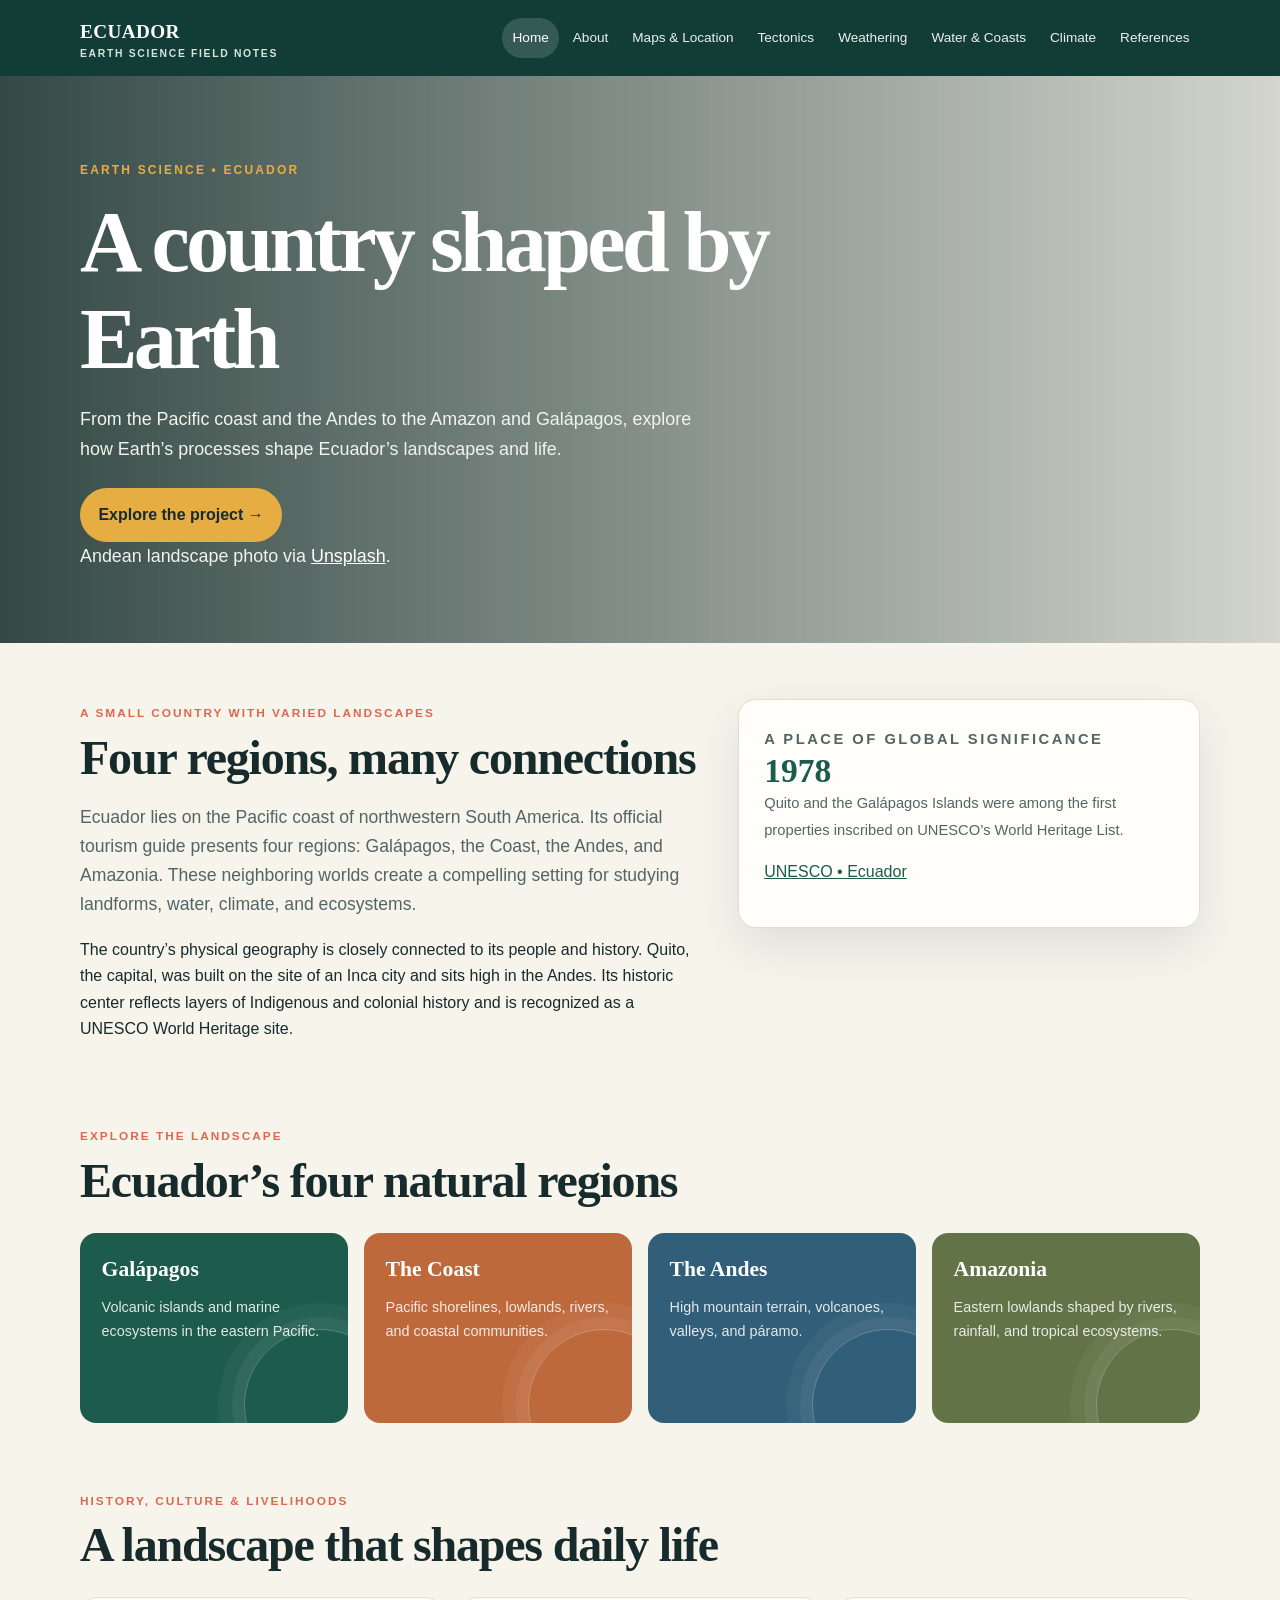
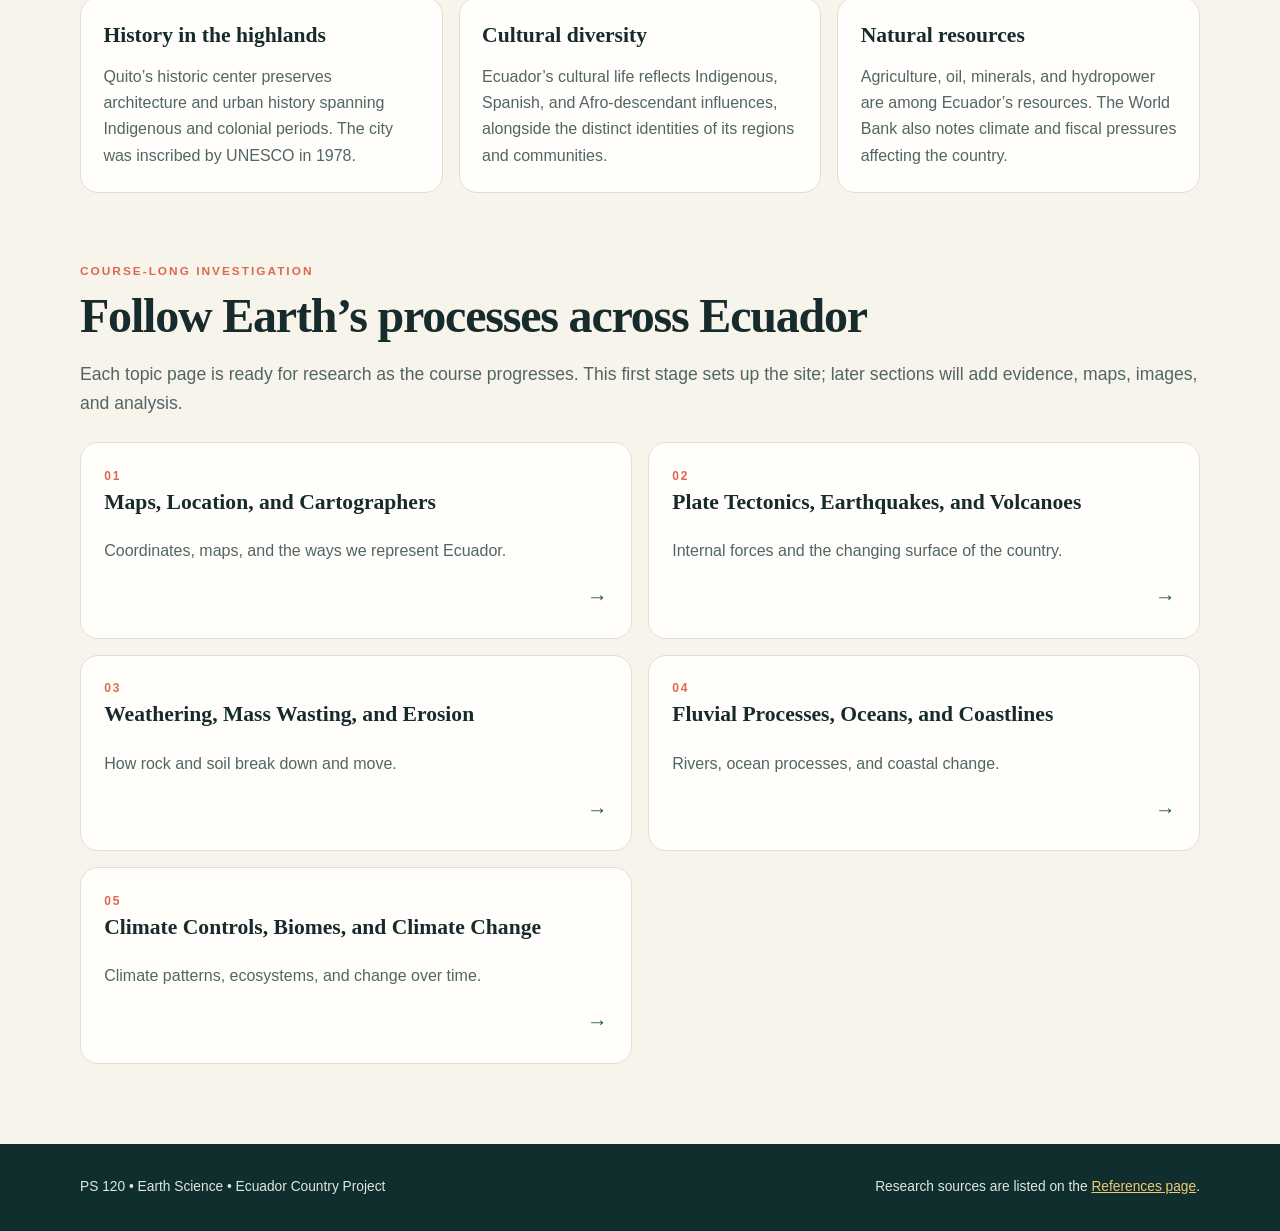
==== index.html @ ea14ca2a "Create Ecuador Earth Science website" ====
<!doctype html>
<html lang="en">
<head>
  <meta charset="utf-8">
  <meta name="viewport" content="width=device-width, initial-scale=1">
  <meta name="description" content="A course-long Earth Science project exploring the landscapes and geographic processes of Ecuador.">
  <title>Ecuador: A Country Shaped by Earth</title>
  <link rel="stylesheet" href="assets/css/styles.css">
</head>
<body>
  <a class="skip-link" href="#main">Skip to content</a>
  <header class="site-header"><div class="header-inner">
    <a class="brand" href="index.html">ECUADOR <small>Earth Science Field Notes</small></a>
    <button class="menu-toggle" type="button" aria-expanded="false" aria-controls="site-navigation">
      <span class="menu-icon" aria-hidden="true"><span></span><span></span><span></span></span>
      <span class="menu-label">Menu</span>
    </button>
    <nav class="nav" id="site-navigation" aria-label="Main navigation">
      <a href="index.html" aria-current="page">Home</a><a href="about.html">About</a>
      <a href="maps-location.html">Maps &amp; Location</a><a href="tectonics.html">Tectonics</a>
      <a href="weathering-erosion.html">Weathering</a><a href="water-coasts.html">Water &amp; Coasts</a>
      <a href="climate-biomes.html">Climate</a><a href="references.html">References</a>
    </nav>
  </div></header>
  <main id="main">
    <section class="hero">
      <div class="hero-content">
        <span class="eyebrow">Earth Science • Ecuador</span>
        <h1>A country shaped by Earth</h1>
        <p>From the Pacific coast and the Andes to the Amazon and Galápagos, explore how Earth’s processes shape Ecuador’s landscapes and life.</p>
        <a class="button" href="maps-location.html">Explore the project <span aria-hidden="true">&nbsp;→</span></a>
        <p class="photo-credit">Andean landscape photo via <a href="https://unsplash.com/s/photos/cotopaxi" target="_blank" rel="noreferrer">Unsplash</a>.</p>
      </div>
    </section>
    <div class="content">
      <section class="intro-grid" aria-labelledby="intro-title">
        <div><span class="section-label">A small country with varied landscapes</span><h2 id="intro-title">Four regions, many connections</h2>
          <p class="lead">Ecuador lies on the Pacific coast of northwestern South America. Its official tourism guide presents four regions: Galápagos, the Coast, the Andes, and Amazonia. These neighboring worlds create a compelling setting for studying landforms, water, climate, and ecosystems.</p>
          <p>The country’s physical geography is closely connected to its people and history. Quito, the capital, was built on the site of an Inca city and sits high in the Andes. Its historic center reflects layers of Indigenous and colonial history and is recognized as a UNESCO World Heritage site.</p>
        </div>
        <aside class="stat-card"><span class="section-label">A place of global significance</span><strong>1978</strong><span>Quito and the Galápagos Islands were among the first properties inscribed on UNESCO’s World Heritage List.</span><p><a href="https://whc.unesco.org/en/statesparties/ec/" target="_blank" rel="noreferrer">UNESCO • Ecuador</a></p></aside>
      </section>
      <section class="section" aria-labelledby="regions-title"><span class="section-label">Explore the landscape</span><h2 id="regions-title">Ecuador’s four natural regions</h2>
        <div class="region-grid">
          <article class="region-card"><h3>Galápagos</h3><p>Volcanic islands and marine ecosystems in the eastern Pacific.</p></article>
          <article class="region-card"><h3>The Coast</h3><p>Pacific shorelines, lowlands, rivers, and coastal communities.</p></article>
          <article class="region-card"><h3>The Andes</h3><p>High mountain terrain, volcanoes, valleys, and páramo.</p></article>
          <article class="region-card"><h3>Amazonia</h3><p>Eastern lowlands shaped by rivers, rainfall, and tropical ecosystems.</p></article>
        </div>
      </section>
      <section class="section" aria-labelledby="context-title"><span class="section-label">History, culture &amp; livelihoods</span><h2 id="context-title">A landscape that shapes daily life</h2>
        <div class="facts-grid">
          <article class="info-card"><h3>History in the highlands</h3><p>Quito’s historic center preserves architecture and urban history spanning Indigenous and colonial periods. The city was inscribed by UNESCO in 1978.</p></article>
          <article class="info-card"><h3>Cultural diversity</h3><p>Ecuador’s cultural life reflects Indigenous, Spanish, and Afro-descendant influences, alongside the distinct identities of its regions and communities.</p></article>
          <article class="info-card"><h3>Natural resources</h3><p>Agriculture, oil, minerals, and hydropower are among Ecuador’s resources. The World Bank also notes climate and fiscal pressures affecting the country.</p></article>
        </div>
      </section>
      <section class="section" aria-labelledby="project-title"><span class="section-label">Course-long investigation</span><h2 id="project-title">Follow Earth’s processes across Ecuador</h2>
        <p class="lead">Each topic page is ready for research as the course progresses. This first stage sets up the site; later sections will add evidence, maps, images, and analysis.</p>
        <div class="process-grid">
          <a class="process-card" href="maps-location.html"><span class="number">01</span><h3>Maps, Location, and Cartographers</h3><p>Coordinates, maps, and the ways we represent Ecuador.</p><span class="arrow" aria-hidden="true">→</span></a>
          <a class="process-card" href="tectonics.html"><span class="number">02</span><h3>Plate Tectonics, Earthquakes, and Volcanoes</h3><p>Internal forces and the changing surface of the country.</p><span class="arrow" aria-hidden="true">→</span></a>
          <a class="process-card" href="weathering-erosion.html"><span class="number">03</span><h3>Weathering, Mass Wasting, and Erosion</h3><p>How rock and soil break down and move.</p><span class="arrow" aria-hidden="true">→</span></a>
          <a class="process-card" href="water-coasts.html"><span class="number">04</span><h3>Fluvial Processes, Oceans, and Coastlines</h3><p>Rivers, ocean processes, and coastal change.</p><span class="arrow" aria-hidden="true">→</span></a>
          <a class="process-card" href="climate-biomes.html"><span class="number">05</span><h3>Climate Controls, Biomes, and Climate Change</h3><p>Climate patterns, ecosystems, and change over time.</p><span class="arrow" aria-hidden="true">→</span></a>
        </div>
      </section>
    </div>
  </main>
  <footer class="site-footer"><div class="footer-inner"><p>PS 120 • Earth Science • Ecuador Country Project</p><p>Research sources are listed on the <a href="references.html">References page</a>.</p></div></footer>
  <script src="assets/js/navigation.js"></script>
</body>
</html>
---- assets/css/styles.css ----
:root {
  --ink: #172b2c;
  --muted: #526565;
  --paper: #f7f4ec;
  --white: #fffefa;
  --green: #1d5b4c;
  --green-dark: #123d37;
  --gold: #e6ad42;
  --coral: #dd684f;
  --line: #dedfd4;
  --shadow: 0 18px 50px rgba(16, 43, 39, .11);
}

* { box-sizing: border-box; }
html { scroll-behavior: smooth; }
img { max-width: 100%; height: auto; }
body {
  margin: 0;
  background: var(--paper);
  color: var(--ink);
  font: 16px/1.65 "Aptos", "Segoe UI", Arial, sans-serif;
  overflow-x: hidden;
}
a { color: var(--green); }
a:hover { color: var(--coral); }
.skip-link { position: absolute; left: -999px; top: 0; z-index: 10; background: white; padding: .75rem 1rem; }
.skip-link:focus { left: 1rem; top: 1rem; }
.site-header { background: var(--green-dark); color: #fff; }
.header-inner, .content, .footer-inner { width: min(1120px, calc(100% - 40px)); margin: 0 auto; }
.header-inner { display: flex; justify-content: space-between; align-items: center; gap: 1.5rem; padding: 1rem 0; }
.brand { color: white; text-decoration: none; font-family: Georgia, serif; font-size: 1.2rem; font-weight: 700; letter-spacing: .02em; white-space: nowrap; }
.brand small { display: block; color: #d6e5d8; font: 700 .65rem/1.2 "Segoe UI", sans-serif; letter-spacing: .16em; text-transform: uppercase; }
.nav { display: flex; align-items: center; justify-content: flex-end; flex-wrap: wrap; gap: .2rem; }
.nav a { color: #eaf1e9; text-decoration: none; padding: .55rem .65rem; border-radius: 999px; font-size: .85rem; }
.nav a:hover, .nav a[aria-current="page"] { background: rgba(255,255,255,.15); color: white; }
.menu-toggle { display: none; border: 1px solid rgba(255,255,255,.35); border-radius: 8px; background: transparent; color: white; cursor: pointer; padding: .5rem .65rem; }
.menu-toggle:focus-visible, .nav a:focus-visible { outline: 3px solid var(--gold); outline-offset: 3px; }
.menu-icon { display: inline-flex; flex-direction: column; gap: 4px; vertical-align: middle; }
.menu-icon span { display: block; width: 20px; height: 2px; background: currentColor; }
.menu-label { margin-left: .35rem; font-size: .8rem; font-weight: 700; vertical-align: middle; }
.hero { color: white; background: linear-gradient(90deg, rgba(12,38,35,.83), rgba(12,38,35,.15)), url("https://images.unsplash.com/photo-1638709434603-347adbdf7721?auto=format&fit=crop&w=2000&q=85") center 48%/cover; min-height: 540px; display: flex; align-items: end; }
.hero-content { width: min(1120px, calc(100% - 40px)); margin: 0 auto; padding: 5rem 0 4.5rem; }
.eyebrow { color: var(--gold); font-size: .75rem; font-weight: 800; letter-spacing: .18em; text-transform: uppercase; }
h1, h2, h3 { font-family: Georgia, "Times New Roman", serif; line-height: 1.13; }
h1 { max-width: 780px; margin: .7rem 0 1rem; font-size: clamp(2.8rem, 7vw, 5.4rem); letter-spacing: -.045em; }
.hero p { max-width: 620px; margin: 0; color: #f1f4ec; font-size: 1.12rem; }
.button { display: inline-flex; margin-top: 1.5rem; padding: .85rem 1.15rem; border-radius: 999px; background: var(--gold); color: var(--ink); font-weight: 800; text-decoration: none; }
.button:hover { background: white; color: var(--ink); }
.content { padding: 3.5rem 0 5rem; }
.intro-grid { display: grid; grid-template-columns: 1.15fr .85fr; gap: 2rem; align-items: start; }
.section-label { color: var(--coral); font-size: .74rem; font-weight: 800; text-transform: uppercase; letter-spacing: .17em; }
h2 { margin: .35rem 0 1rem; font-size: clamp(2rem, 4vw, 3rem); letter-spacing: -.025em; }
h3 { margin: .2rem 0 .5rem; font-size: 1.35rem; }
.lead { color: var(--muted); font-size: 1.1rem; }
.stat-card, .info-card, .process-card, .note-card { background: var(--white); border: 1px solid var(--line); border-radius: 18px; box-shadow: var(--shadow); }
.stat-card { padding: 1.6rem; }
.stat-card strong { display: block; color: var(--green); font: 700 2.1rem Georgia, serif; }
.stat-card span { color: var(--muted); font-size: .92rem; }
.region-grid, .process-grid, .facts-grid { display: grid; grid-template-columns: repeat(4, 1fr); gap: 1rem; margin-top: 1.5rem; }
.region-card { padding: 1.35rem; min-height: 190px; background: var(--green); color: white; border-radius: 16px; position: relative; overflow: hidden; }
.region-card:nth-child(2) { background: #be693c; }
.region-card:nth-child(3) { background: #315e78; }
.region-card:nth-child(4) { background: #627447; }
.region-card::after { content: ""; position: absolute; width: 150px; height: 150px; right: -48px; bottom: -58px; border: 1px solid rgba(255,255,255,.25); border-radius: 50%; box-shadow: 0 0 0 12px rgba(255,255,255,.05), 0 0 0 26px rgba(255,255,255,.04); }
.region-card p { position: relative; z-index: 1; color: rgba(255,255,255,.86); font-size: .9rem; }
.region-card h3 { position: relative; z-index: 1; }
.section { margin-top: 4rem; }
.facts-grid { grid-template-columns: repeat(3, 1fr); }
.info-card { padding: 1.4rem; box-shadow: none; }
.info-card p, .process-card p { margin-bottom: 0; color: var(--muted); }
.process-grid { grid-template-columns: repeat(2, 1fr); }
.process-card { display: flex; flex-direction: column; padding: 1.45rem; box-shadow: none; text-decoration: none; color: inherit; transition: transform .18s, box-shadow .18s; }
.process-card:hover { transform: translateY(-3px); box-shadow: var(--shadow); color: inherit; }
.process-card .number { color: var(--coral); font-size: .75rem; font-weight: 800; letter-spacing: .16em; }
.process-card .arrow { align-self: flex-end; margin-top: 1rem; color: var(--green); font-size: 1.3rem; }
.page-hero { background: var(--green-dark); color: white; padding: 4rem 0 3.5rem; }
.page-hero h1 { margin: .6rem 0 .65rem; font-size: clamp(2.4rem, 5vw, 4.1rem); }
.page-hero p { max-width: 720px; margin: 0; color: #dce9e0; font-size: 1.08rem; }
.two-col { display: grid; grid-template-columns: 1.2fr .8fr; gap: 1.5rem; align-items: start; }
.profile-photo { display: block; width: min(100%, 360px); aspect-ratio: 1 / 1; object-fit: cover; margin: 0 0 1.25rem; border: 5px solid var(--white); border-radius: 18px; box-shadow: var(--shadow); }
.note-card { padding: 1.5rem; border-left: 5px solid var(--gold); box-shadow: none; }
.note-card p:last-child { margin-bottom: 0; }
.placeholder { margin-top: 1.25rem; border: 1px dashed #9ba99b; background: #eef1e8; border-radius: 14px; padding: 1.4rem; color: var(--muted); }
.placeholder strong { color: var(--green-dark); }
.placeholder ul { margin-bottom: 0; }
.kitty-placeholder { max-width: 760px; margin: 0 auto; overflow: hidden; background: var(--white); border: 1px solid var(--line); border-radius: 18px; box-shadow: var(--shadow); }
.kitty-placeholder img { display: block; width: 100%; aspect-ratio: 16 / 9; object-fit: cover; }
.kitty-placeholder figcaption { padding: 1rem 1.25rem; color: var(--muted); text-align: center; }
.references { padding-left: 1.25rem; }
.references li { margin: 0 0 1rem; padding-left: .35rem; }
.photo-credit { color: #eaf1e9; font-size: .8rem; margin-top: 1rem; }
.photo-credit a { color: white; }
.site-footer { background: #102e2d; color: #dce9e0; padding: 2rem 0; }
.footer-inner { display: flex; justify-content: space-between; gap: 1.5rem; flex-wrap: wrap; font-size: .86rem; }
.site-footer a { color: #f1c978; }
.site-footer p { margin: 0; }
.muted { color: var(--muted); }
@media (max-width: 820px) {
  .header-inner { display: grid; grid-template-columns: 1fr auto; align-items: center; }
  .menu-toggle { display: block; }
  .nav { display: none; grid-column: 1 / -1; width: 100%; justify-content: flex-start; }
  .nav.is-open { display: flex; }
  .region-grid { grid-template-columns: repeat(2, 1fr); }
  .intro-grid, .two-col { grid-template-columns: 1fr; }
  .page-hero { padding: 3rem 0 2.75rem; }
}
@media (max-width: 560px) {
  .header-inner, .content, .footer-inner, .hero-content { width: min(100% - 28px, 1120px); }
  .header-inner { padding: .85rem 0; gap: 1rem; }
  .brand { font-size: 1.05rem; }
  .nav { display: none; grid-template-columns: repeat(2, minmax(0, 1fr)); gap: .35rem; }
  .nav.is-open { display: grid; }
  .nav a { padding: .5rem .4rem; font-size: .75rem; text-align: center; }
  .hero { min-height: 500px; }
  .hero-content { padding: 3.5rem 0 2.5rem; }
  h1 { font-size: clamp(2.35rem, 13vw, 3.6rem); overflow-wrap: anywhere; }
  .page-hero h1 { font-size: clamp(2.1rem, 11vw, 3.2rem); }
  .content { padding: 2.5rem 0 3.5rem; }
  .section { margin-top: 3rem; }
  .note-card, .stat-card, .info-card, .process-card { padding: 1.15rem; }
  .kitty-placeholder { border-radius: 14px; }
  .region-grid, .facts-grid, .process-grid { grid-template-columns: 1fr; }
  .region-card { min-height: 145px; }
  .footer-inner { flex-direction: column; gap: .5rem; }
}
@media (max-width: 360px) {
  .header-inner, .content, .footer-inner, .hero-content { width: calc(100% - 24px); }
  .nav a { font-size: .7rem; }
  .eyebrow, .section-label { letter-spacing: .1em; }
}
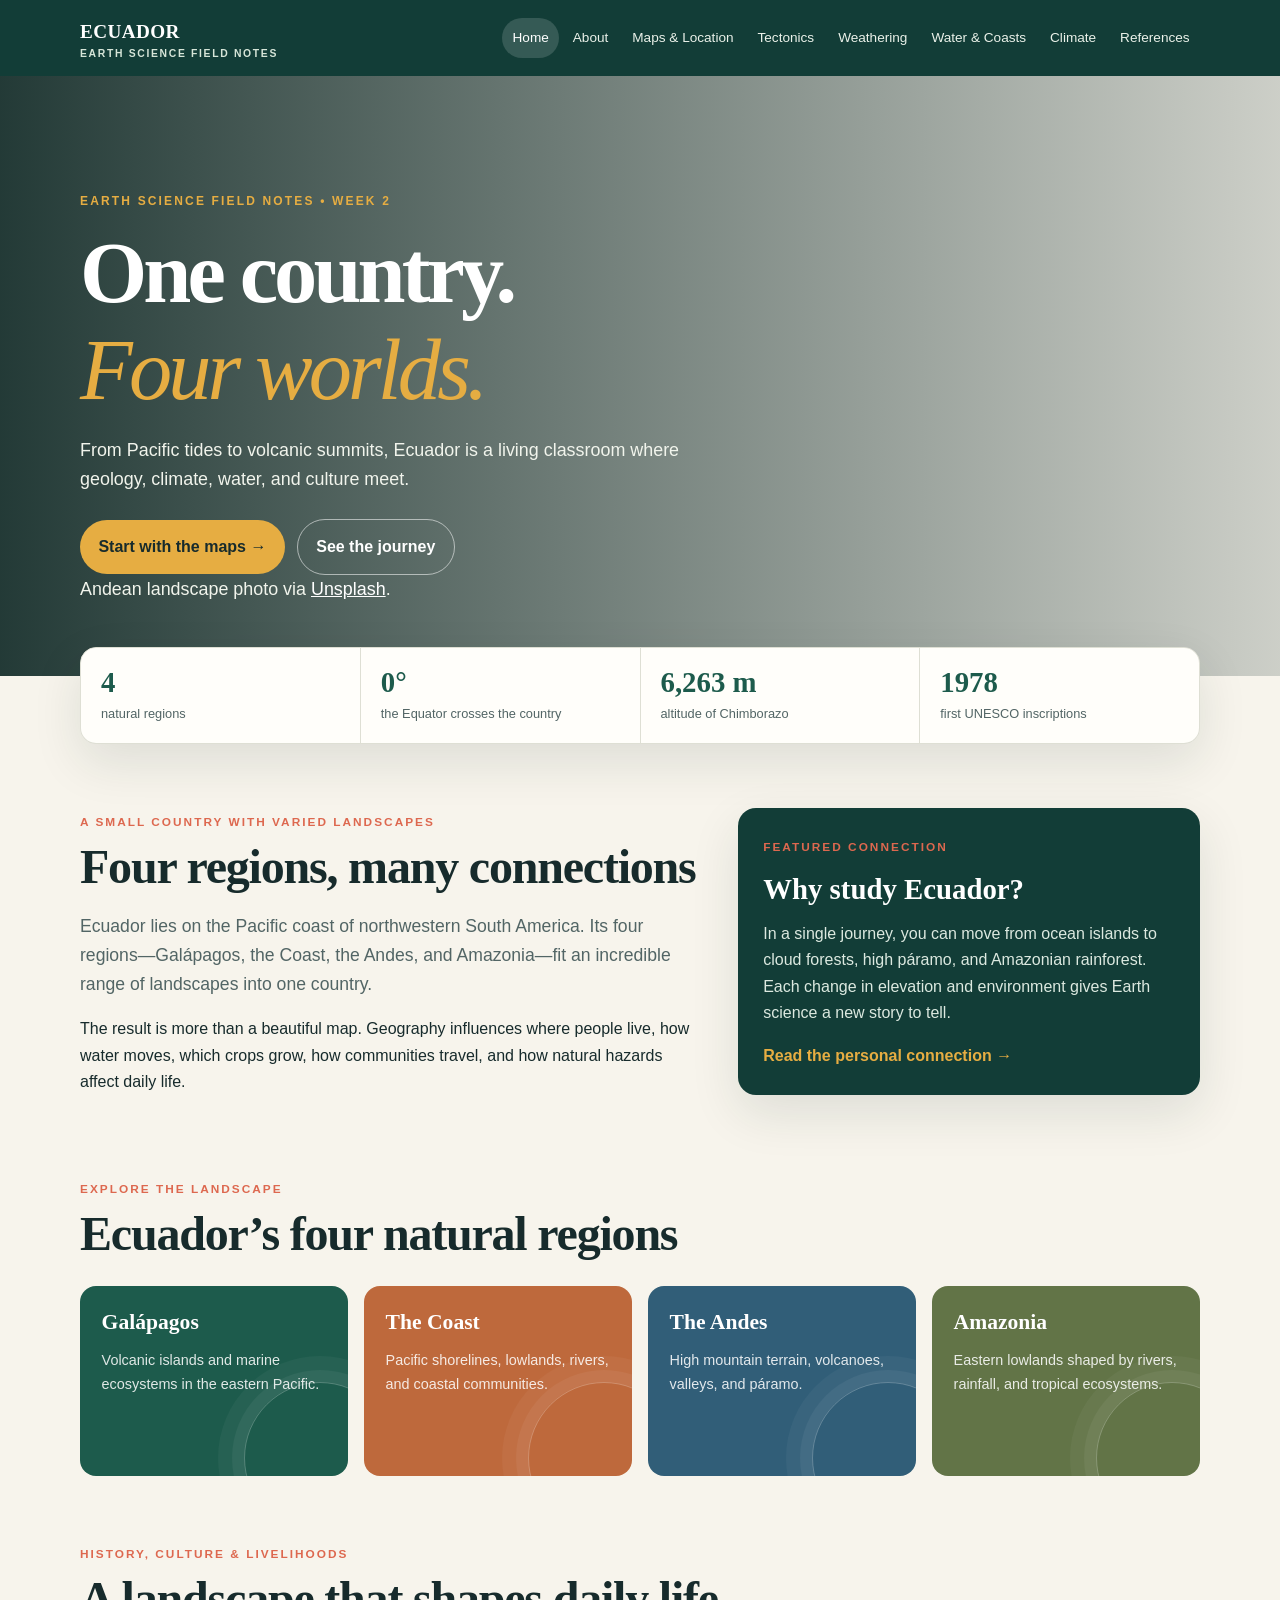
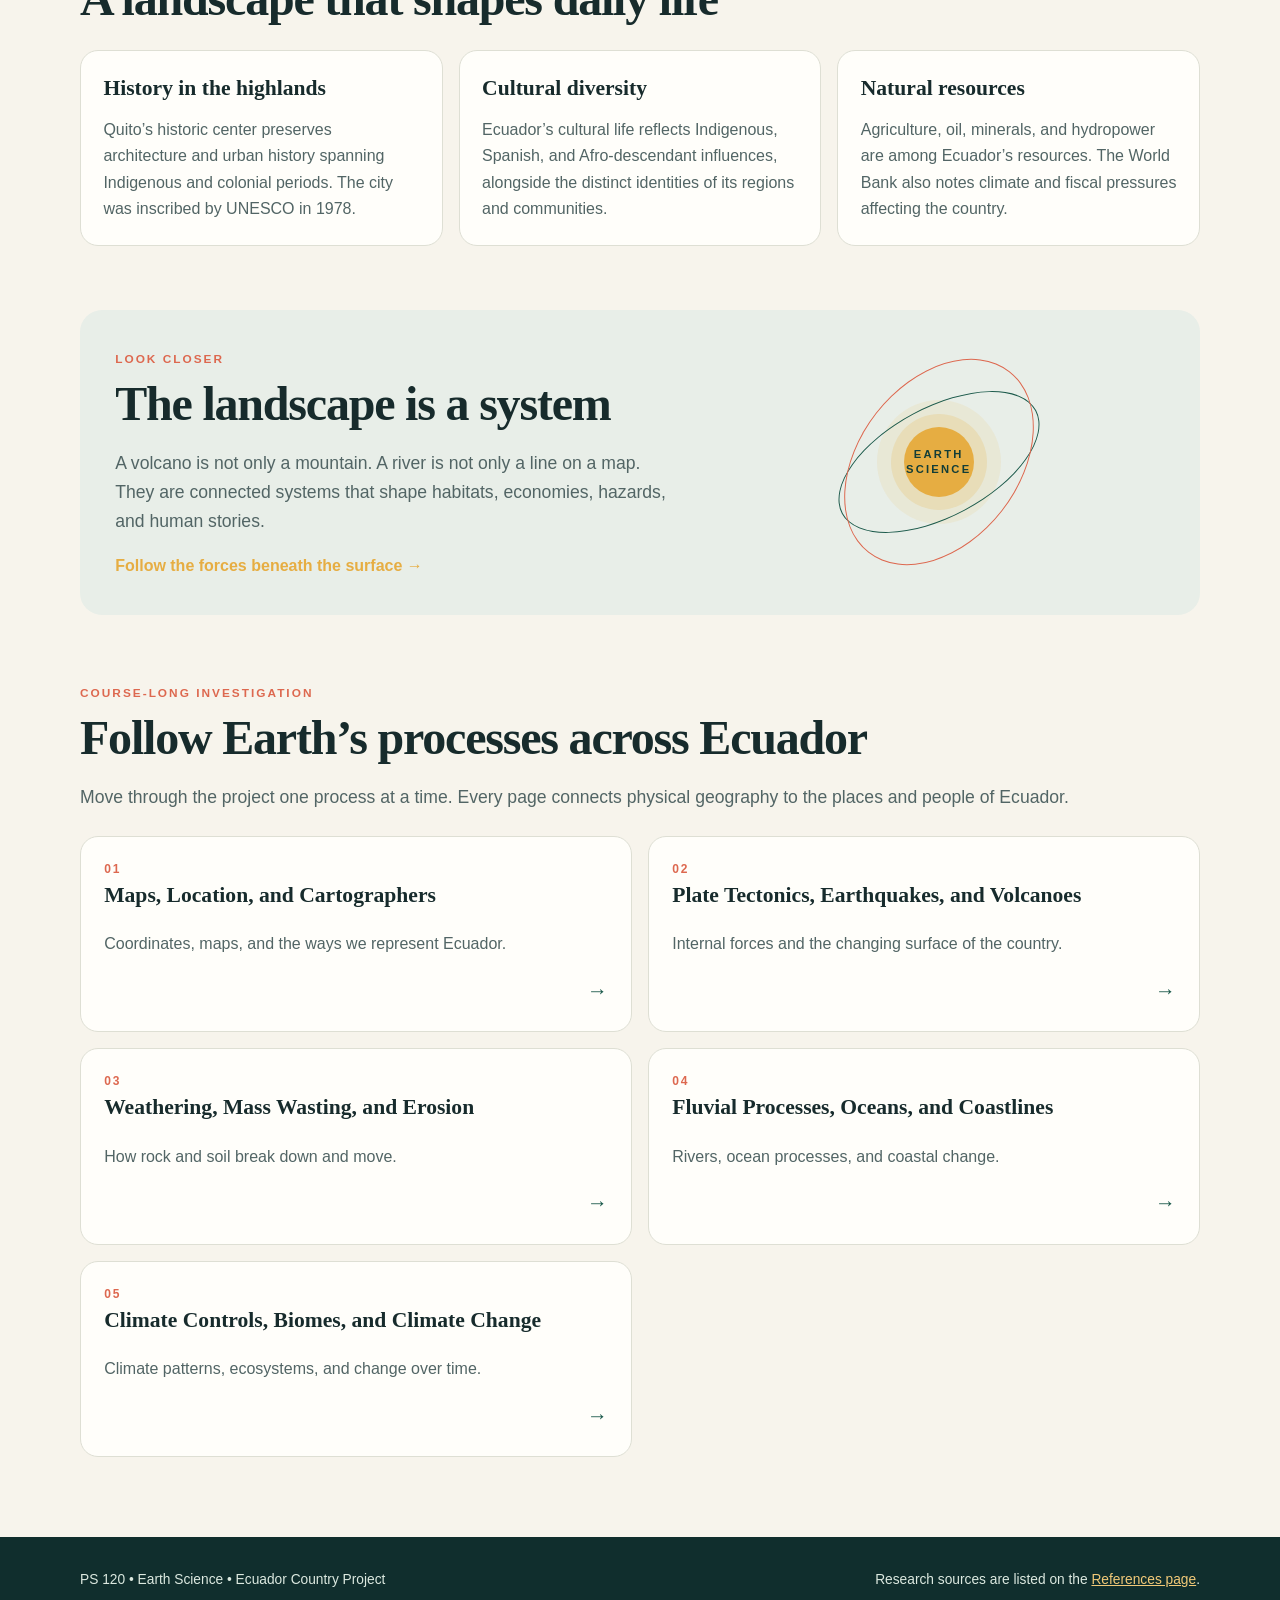
==== commit e9ab78fd: "Week 2" ====
--- a/index.html
+++ b/index.html
@@ -25,20 +25,26 @@
   <main id="main">
     <section class="hero">
       <div class="hero-content">
-        <span class="eyebrow">Earth Science • Ecuador</span>
-        <h1>A country shaped by Earth</h1>
-        <p>From the Pacific coast and the Andes to the Amazon and Galápagos, explore how Earth’s processes shape Ecuador’s landscapes and life.</p>
-        <a class="button" href="maps-location.html">Explore the project <span aria-hidden="true">&nbsp;→</span></a>
+        <span class="eyebrow">Earth Science Field Notes • Week 2</span>
+        <h1>One country.<br><em>Four worlds.</em></h1>
+        <p>From Pacific tides to volcanic summits, Ecuador is a living classroom where geology, climate, water, and culture meet.</p>
+        <div class="hero-actions"><a class="button" href="maps-location.html">Start with the maps <span aria-hidden="true">&nbsp;→</span></a><a class="button button-ghost" href="#project-title">See the journey</a></div>
         <p class="photo-credit">Andean landscape photo via <a href="https://unsplash.com/s/photos/cotopaxi" target="_blank" rel="noreferrer">Unsplash</a>.</p>
       </div>
     </section>
     <div class="content">
+      <section class="home-stats" aria-label="Ecuador at a glance">
+        <div><strong>4</strong><span>natural regions</span></div>
+        <div><strong>0°</strong><span>the Equator crosses the country</span></div>
+        <div><strong>6,263 m</strong><span>altitude of Chimborazo</span></div>
+        <div><strong>1978</strong><span>first UNESCO inscriptions</span></div>
+      </section>
       <section class="intro-grid" aria-labelledby="intro-title">
         <div><span class="section-label">A small country with varied landscapes</span><h2 id="intro-title">Four regions, many connections</h2>
-          <p class="lead">Ecuador lies on the Pacific coast of northwestern South America. Its official tourism guide presents four regions: Galápagos, the Coast, the Andes, and Amazonia. These neighboring worlds create a compelling setting for studying landforms, water, climate, and ecosystems.</p>
-          <p>The country’s physical geography is closely connected to its people and history. Quito, the capital, was built on the site of an Inca city and sits high in the Andes. Its historic center reflects layers of Indigenous and colonial history and is recognized as a UNESCO World Heritage site.</p>
+          <p class="lead">Ecuador lies on the Pacific coast of northwestern South America. Its four regions—Galápagos, the Coast, the Andes, and Amazonia—fit an incredible range of landscapes into one country.</p>
+          <p>The result is more than a beautiful map. Geography influences where people live, how water moves, which crops grow, how communities travel, and how natural hazards affect daily life.</p>
         </div>
-        <aside class="stat-card"><span class="section-label">A place of global significance</span><strong>1978</strong><span>Quito and the Galápagos Islands were among the first properties inscribed on UNESCO’s World Heritage List.</span><p><a href="https://whc.unesco.org/en/statesparties/ec/" target="_blank" rel="noreferrer">UNESCO • Ecuador</a></p></aside>
+        <aside class="featured-card"><span class="section-label">Featured connection</span><h3>Why study Ecuador?</h3><p>In a single journey, you can move from ocean islands to cloud forests, high páramo, and Amazonian rainforest. Each change in elevation and environment gives Earth science a new story to tell.</p><a href="about.html">Read the personal connection <span aria-hidden="true">→</span></a></aside>
       </section>
       <section class="section" aria-labelledby="regions-title"><span class="section-label">Explore the landscape</span><h2 id="regions-title">Ecuador’s four natural regions</h2>
         <div class="region-grid">
@@ -55,8 +61,12 @@
           <article class="info-card"><h3>Natural resources</h3><p>Agriculture, oil, minerals, and hydropower are among Ecuador’s resources. The World Bank also notes climate and fiscal pressures affecting the country.</p></article>
         </div>
       </section>
+      <section class="section callout-section" aria-labelledby="lens-title">
+        <div class="callout-copy"><span class="section-label">Look closer</span><h2 id="lens-title">The landscape is a system</h2><p class="lead">A volcano is not only a mountain. A river is not only a line on a map. They are connected systems that shape habitats, economies, hazards, and human stories.</p><a class="text-link" href="tectonics.html">Follow the forces beneath the surface <span aria-hidden="true">→</span></a></div>
+        <div class="orbit-art" aria-hidden="true"><span class="orbit orbit-one"></span><span class="orbit orbit-two"></span><span class="orbit-dot"></span><span class="orbit-label">EARTH<br>SCIENCE</span></div>
+      </section>
       <section class="section" aria-labelledby="project-title"><span class="section-label">Course-long investigation</span><h2 id="project-title">Follow Earth’s processes across Ecuador</h2>
-        <p class="lead">Each topic page is ready for research as the course progresses. This first stage sets up the site; later sections will add evidence, maps, images, and analysis.</p>
+        <p class="lead">Move through the project one process at a time. Every page connects physical geography to the places and people of Ecuador.</p>
         <div class="process-grid">
           <a class="process-card" href="maps-location.html"><span class="number">01</span><h3>Maps, Location, and Cartographers</h3><p>Coordinates, maps, and the ways we represent Ecuador.</p><span class="arrow" aria-hidden="true">→</span></a>
           <a class="process-card" href="tectonics.html"><span class="number">02</span><h3>Plate Tectonics, Earthquakes, and Volcanoes</h3><p>Internal forces and the changing surface of the country.</p><span class="arrow" aria-hidden="true">→</span></a>
--- a/assets/css/styles.css
+++ b/assets/css/styles.css
@@ -38,15 +38,23 @@
 .menu-icon { display: inline-flex; flex-direction: column; gap: 4px; vertical-align: middle; }
 .menu-icon span { display: block; width: 20px; height: 2px; background: currentColor; }
 .menu-label { margin-left: .35rem; font-size: .8rem; font-weight: 700; vertical-align: middle; }
-.hero { color: white; background: linear-gradient(90deg, rgba(12,38,35,.83), rgba(12,38,35,.15)), url("https://images.unsplash.com/photo-1638709434603-347adbdf7721?auto=format&fit=crop&w=2000&q=85") center 48%/cover; min-height: 540px; display: flex; align-items: end; }
+.hero { color: white; background: linear-gradient(90deg, rgba(12,38,35,.9), rgba(12,38,35,.18)), url("https://images.unsplash.com/photo-1638709434603-347adbdf7721?auto=format&fit=crop&w=2000&q=85") center 48%/cover; min-height: 600px; display: flex; align-items: end; }
 .hero-content { width: min(1120px, calc(100% - 40px)); margin: 0 auto; padding: 5rem 0 4.5rem; }
 .eyebrow { color: var(--gold); font-size: .75rem; font-weight: 800; letter-spacing: .18em; text-transform: uppercase; }
 h1, h2, h3 { font-family: Georgia, "Times New Roman", serif; line-height: 1.13; }
 h1 { max-width: 780px; margin: .7rem 0 1rem; font-size: clamp(2.8rem, 7vw, 5.4rem); letter-spacing: -.045em; }
+h1 em { color: var(--gold); font-weight: 400; }
 .hero p { max-width: 620px; margin: 0; color: #f1f4ec; font-size: 1.12rem; }
+.hero-actions { display: flex; flex-wrap: wrap; gap: .75rem; align-items: center; }
 .button { display: inline-flex; margin-top: 1.5rem; padding: .85rem 1.15rem; border-radius: 999px; background: var(--gold); color: var(--ink); font-weight: 800; text-decoration: none; }
 .button:hover { background: white; color: var(--ink); }
+.button-ghost { background: transparent; color: white; border: 1px solid rgba(255,255,255,.55); }
+.button-ghost:hover { background: white; color: var(--ink); }
 .content { padding: 3.5rem 0 5rem; }
+.home-stats { display: grid; grid-template-columns: repeat(4, 1fr); gap: 1px; margin: -5.3rem 0 4rem; position: relative; z-index: 1; background: var(--line); border: 1px solid var(--line); border-radius: 16px; overflow: hidden; box-shadow: var(--shadow); }
+.home-stats div { padding: 1.15rem 1.25rem; background: var(--white); }
+.home-stats strong { display: block; color: var(--green); font: 700 1.8rem/1.1 Georgia, serif; }
+.home-stats span { display: block; margin-top: .3rem; color: var(--muted); font-size: .8rem; }
 .intro-grid { display: grid; grid-template-columns: 1.15fr .85fr; gap: 2rem; align-items: start; }
 .section-label { color: var(--coral); font-size: .74rem; font-weight: 800; text-transform: uppercase; letter-spacing: .17em; }
 h2 { margin: .35rem 0 1rem; font-size: clamp(2rem, 4vw, 3rem); letter-spacing: -.025em; }
@@ -56,6 +64,11 @@
 .stat-card { padding: 1.6rem; }
 .stat-card strong { display: block; color: var(--green); font: 700 2.1rem Georgia, serif; }
 .stat-card span { color: var(--muted); font-size: .92rem; }
+.featured-card { padding: 1.6rem; background: var(--green-dark); color: white; border-radius: 18px; box-shadow: var(--shadow); }
+.featured-card h3 { margin-top: .8rem; font-size: 1.8rem; }
+.featured-card p { color: #dce9e0; }
+.featured-card a, .text-link { color: var(--gold); font-weight: 800; text-decoration: none; }
+.featured-card a:hover, .text-link:hover { color: white; }
 .region-grid, .process-grid, .facts-grid { display: grid; grid-template-columns: repeat(4, 1fr); gap: 1rem; margin-top: 1.5rem; }
 .region-card { padding: 1.35rem; min-height: 190px; background: var(--green); color: white; border-radius: 16px; position: relative; overflow: hidden; }
 .region-card:nth-child(2) { background: #be693c; }
@@ -65,6 +78,14 @@
 .region-card p { position: relative; z-index: 1; color: rgba(255,255,255,.86); font-size: .9rem; }
 .region-card h3 { position: relative; z-index: 1; }
 .section { margin-top: 4rem; }
+.callout-section { display: grid; grid-template-columns: 1fr .8fr; align-items: center; gap: 2rem; padding: 2.2rem; background: #e8eee8; border-radius: 22px; overflow: hidden; }
+.callout-copy h2 { max-width: 520px; }
+.callout-copy p { max-width: 600px; }
+.orbit-art { min-height: 230px; position: relative; display: grid; place-items: center; }
+.orbit { position: absolute; width: 220px; height: 110px; border: 1px solid var(--green); border-radius: 50%; transform: rotate(-28deg); }
+.orbit-two { width: 160px; height: 230px; transform: rotate(38deg); border-color: var(--coral); }
+.orbit-dot { width: 70px; height: 70px; border-radius: 50%; background: var(--gold); box-shadow: 0 0 0 13px rgba(230,173,66,.2), 0 0 0 27px rgba(230,173,66,.1); }
+.orbit-label { position: absolute; color: var(--green-dark); font-size: .7rem; font-weight: 800; letter-spacing: .2em; line-height: 1.4; text-align: center; }
 .facts-grid { grid-template-columns: repeat(3, 1fr); }
 .info-card { padding: 1.4rem; box-shadow: none; }
 .info-card p, .process-card p { margin-bottom: 0; color: var(--muted); }
@@ -86,6 +107,16 @@
 .kitty-placeholder { max-width: 760px; margin: 0 auto; overflow: hidden; background: var(--white); border: 1px solid var(--line); border-radius: 18px; box-shadow: var(--shadow); }
 .kitty-placeholder img { display: block; width: 100%; aspect-ratio: 16 / 9; object-fit: cover; }
 .kitty-placeholder figcaption { padding: 1rem 1.25rem; color: var(--muted); text-align: center; }
+.map-grid { display: grid; grid-template-columns: repeat(2, 1fr); gap: 1.25rem; margin-top: 1.5rem; }
+.map-card, .portrait-card { margin: 0; overflow: hidden; background: var(--white); border: 1px solid var(--line); border-radius: 16px; }
+.map-card img { display: block; width: 100%; height: 260px; object-fit: contain; background: #e8eee8; }
+.map-card figcaption, .portrait-card figcaption { padding: 1rem 1.1rem; color: var(--muted); font-size: .9rem; }
+.map-card figcaption strong { color: var(--ink); }
+.map-card-wide { grid-column: 1 / -1; }
+.history-map { display: block; width: 100%; height: 260px; }
+.map-note { margin: 1.5rem 0 0; padding: 1rem 1.2rem; background: #eef1e8; border-left: 4px solid var(--gold); color: var(--muted); }
+.cartographer { align-items: center; }
+.portrait-card img { display: block; width: 100%; height: 280px; object-fit: cover; }
 .references { padding-left: 1.25rem; }
 .references li { margin: 0 0 1rem; padding-left: .35rem; }
 .photo-credit { color: #eaf1e9; font-size: .8rem; margin-top: 1rem; }
@@ -102,6 +133,9 @@
   .nav.is-open { display: flex; }
   .region-grid { grid-template-columns: repeat(2, 1fr); }
   .intro-grid, .two-col { grid-template-columns: 1fr; }
+  .callout-section { grid-template-columns: 1fr; }
+  .map-grid { grid-template-columns: 1fr; }
+  .map-card-wide { grid-column: auto; }
   .page-hero { padding: 3rem 0 2.75rem; }
 }
 @media (max-width: 560px) {
@@ -113,6 +147,10 @@
   .nav a { padding: .5rem .4rem; font-size: .75rem; text-align: center; }
   .hero { min-height: 500px; }
   .hero-content { padding: 3.5rem 0 2.5rem; }
+  .home-stats { grid-template-columns: repeat(2, 1fr); margin-top: -3rem; margin-bottom: 3rem; }
+  .home-stats div { padding: .9rem; }
+  .hero-actions { align-items: stretch; flex-direction: column; }
+  .hero-actions .button { width: fit-content; }
   h1 { font-size: clamp(2.35rem, 13vw, 3.6rem); overflow-wrap: anywhere; }
   .page-hero h1 { font-size: clamp(2.1rem, 11vw, 3.2rem); }
   .content { padding: 2.5rem 0 3.5rem; }
@@ -121,6 +159,8 @@
   .kitty-placeholder { border-radius: 14px; }
   .region-grid, .facts-grid, .process-grid { grid-template-columns: 1fr; }
   .region-card { min-height: 145px; }
+  .callout-section { padding: 1.25rem; }
+  .orbit-art { min-height: 190px; }
   .footer-inner { flex-direction: column; gap: .5rem; }
 }
 @media (max-width: 360px) {
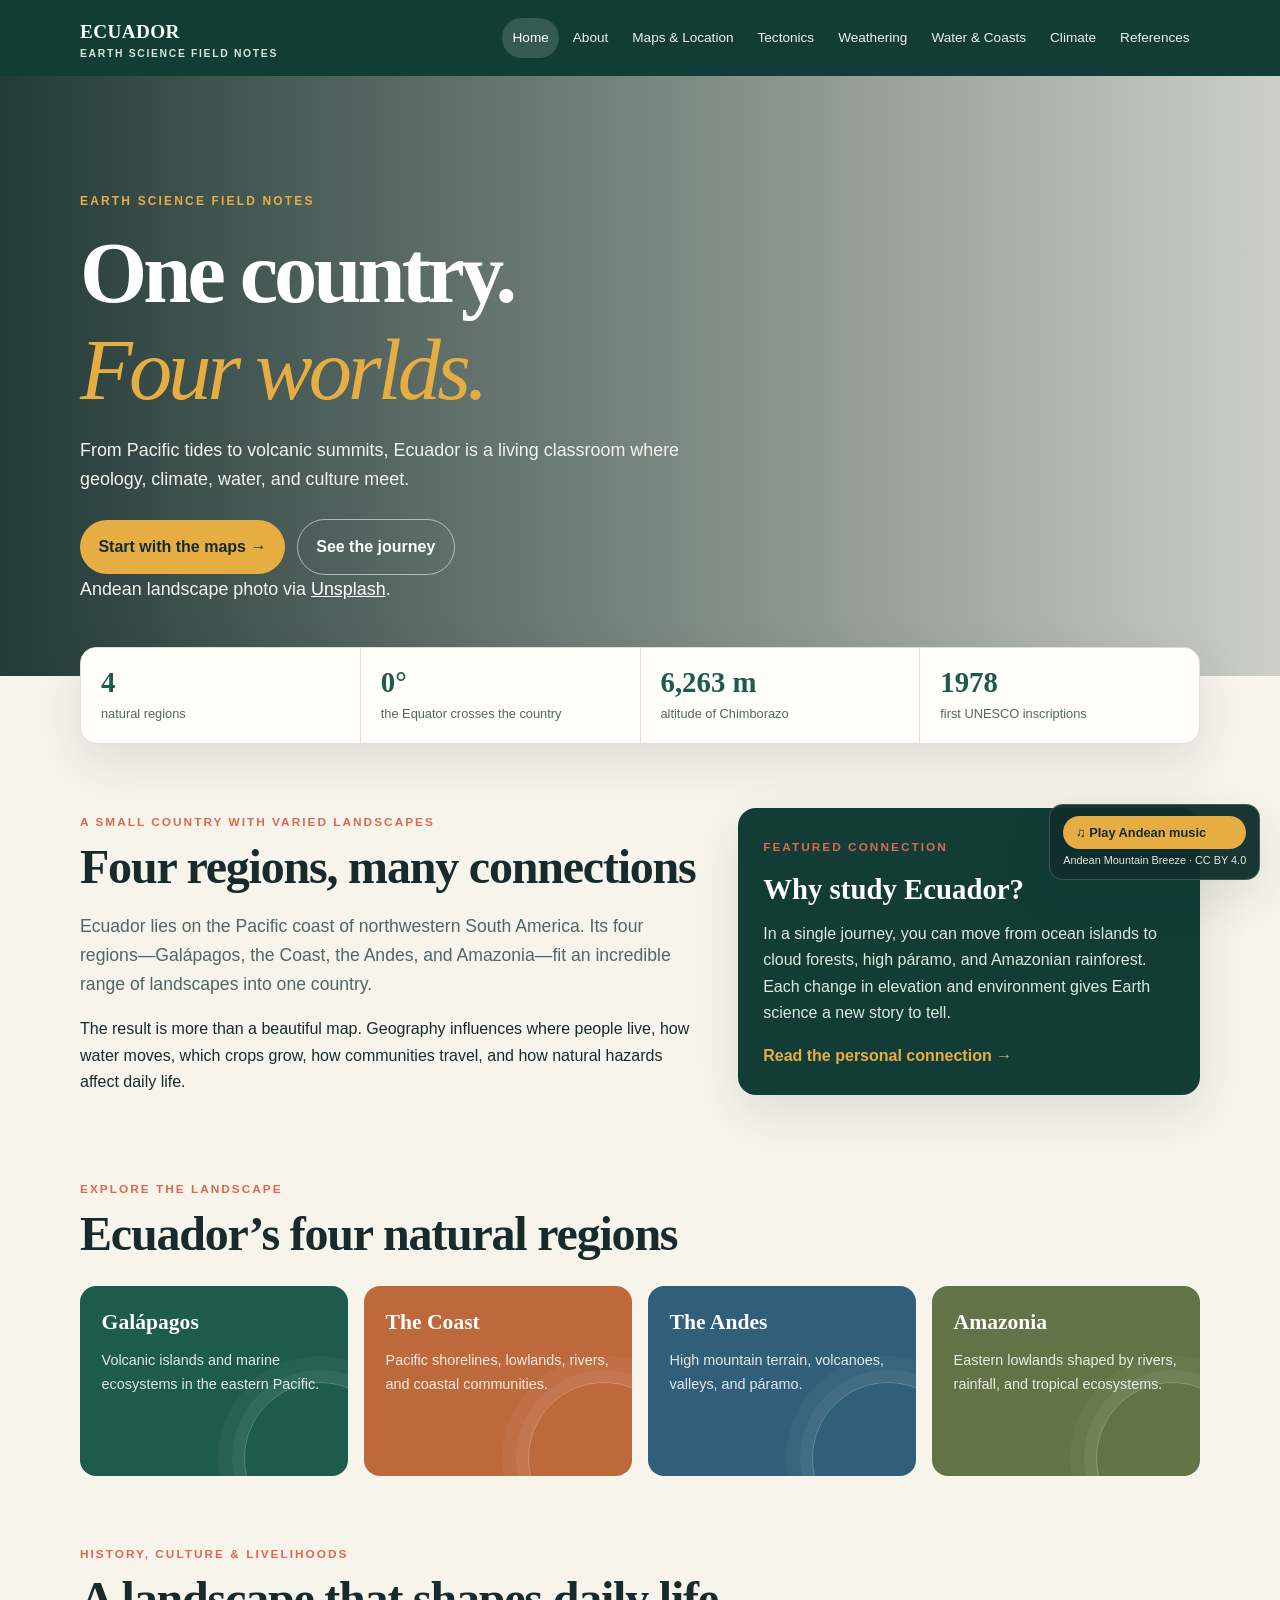
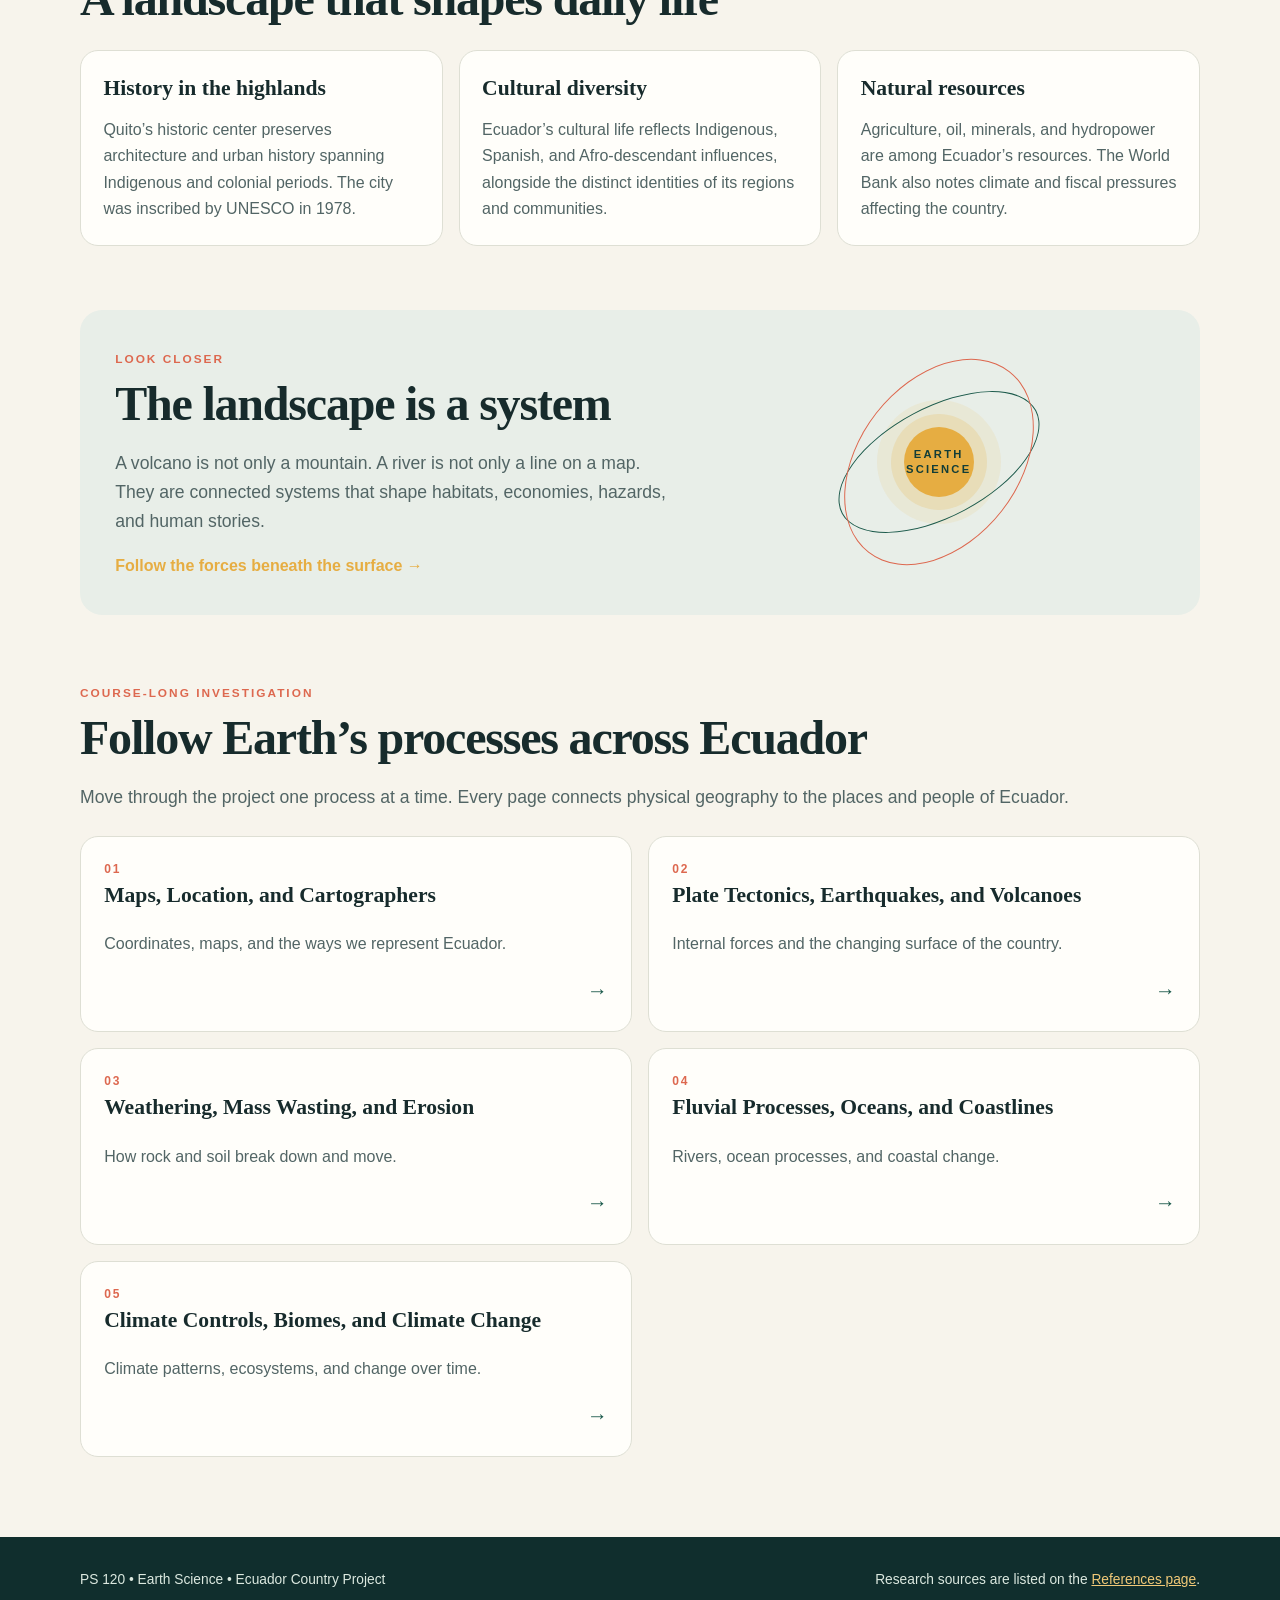
==== commit c5e17d4f: "week 4" ====
--- a/index.html
+++ b/index.html
@@ -25,7 +25,7 @@
   <main id="main">
     <section class="hero">
       <div class="hero-content">
-        <span class="eyebrow">Earth Science Field Notes • Week 2</span>
+        <span class="eyebrow">Earth Science Field Notes</span>
         <h1>One country.<br><em>Four worlds.</em></h1>
         <p>From Pacific tides to volcanic summits, Ecuador is a living classroom where geology, climate, water, and culture meet.</p>
         <div class="hero-actions"><a class="button" href="maps-location.html">Start with the maps <span aria-hidden="true">&nbsp;→</span></a><a class="button button-ghost" href="#project-title">See the journey</a></div>
--- a/assets/css/styles.css
+++ b/assets/css/styles.css
@@ -89,6 +89,20 @@
 .facts-grid { grid-template-columns: repeat(3, 1fr); }
 .info-card { padding: 1.4rem; box-shadow: none; }
 .info-card p, .process-card p { margin-bottom: 0; color: var(--muted); }
+.river-card { overflow: hidden; padding: 0; }
+.river-card img { display: block; width: 100%; height: 170px; object-fit: cover; }
+.river-card h3, .river-card p, .river-card small { display: block; margin-left: 1.4rem; margin-right: 1.4rem; }
+.river-card h3 { margin-top: 1.1rem; }
+.river-card p { margin-bottom: .8rem; }
+.river-card small { padding-bottom: 1.2rem; color: var(--muted); font-size: .78rem; }
+.river-card small a { font-weight: 700; }
+.volcano-card { overflow: hidden; padding: 0; }
+.volcano-card img { display: block; width: 100%; height: 190px; object-fit: cover; }
+.volcano-card h3, .volcano-card p, .volcano-card small { display: block; margin-left: 1.4rem; margin-right: 1.4rem; }
+.volcano-card h3 { margin-top: 1.15rem; }
+.volcano-card p { margin-bottom: .85rem; }
+.volcano-card small { padding-bottom: 1.25rem; color: var(--muted); font-size: .75rem; }
+.volcano-card small a { color: var(--green); }
 .process-grid { grid-template-columns: repeat(2, 1fr); }
 .process-card { display: flex; flex-direction: column; padding: 1.45rem; box-shadow: none; text-decoration: none; color: inherit; transition: transform .18s, box-shadow .18s; }
 .process-card:hover { transform: translateY(-3px); box-shadow: var(--shadow); color: inherit; }
@@ -126,6 +140,49 @@
 .site-footer a { color: #f1c978; }
 .site-footer p { margin: 0; }
 .muted { color: var(--muted); }
+.timeline { border-left: 3px solid var(--gold); padding-left: 1.25rem; }
+.timeline-item { position: relative; margin: 0 0 1.35rem; }
+.timeline-item:last-child { margin-bottom: 0; }
+.timeline-item::before { content: ""; position: absolute; width: 10px; height: 10px; background: var(--coral); border: 3px solid var(--paper); border-radius: 50%; left: -1.65rem; top: .35rem; }
+.timeline-item strong { color: var(--green); font-family: Georgia, serif; font-size: 1.15rem; }
+.timeline-item p { margin: .25rem 0 0; color: var(--muted); }
+.chart-card { padding: 1.35rem; background: var(--white); border: 1px solid var(--line); border-radius: 18px; }
+.bar-row { display: grid; grid-template-columns: 58px 1fr 54px; gap: .55rem; align-items: center; margin: .85rem 0; color: var(--muted); font-size: .85rem; }
+.bar { height: 12px; background: #e8eee8; border-radius: 99px; overflow: hidden; }
+.bar i { display: block; height: 100%; background: var(--coral); border-radius: inherit; }
+.bar-row strong { color: var(--green); font-size: .75rem; }
+.chart-note { margin: 1rem 0 0; color: var(--muted); font-size: .8rem; }
+.image-feature { margin: 2rem 0 0; overflow: hidden; background: var(--white); border: 1px solid var(--line); border-radius: 18px; box-shadow: var(--shadow); }
+.image-feature img { display: block; width: 100%; height: 360px; object-fit: cover; }
+.image-feature figcaption { padding: .8rem 1rem; color: var(--muted); font-size: .85rem; }
+.photo-grid { display: grid; grid-template-columns: repeat(3, 1fr); gap: 1rem; margin-top: 1.5rem; }
+.photo-card { margin: 0; overflow: hidden; background: var(--white); border: 1px solid var(--line); border-radius: 18px; box-shadow: var(--shadow); }
+.photo-card a:first-child { display: block; overflow: hidden; background: #dce9e0; }
+.photo-card img { display: block; width: 100%; height: 220px; object-fit: cover; transition: transform .35s ease, filter .35s ease; }
+.photo-card:hover img { transform: scale(1.05); filter: saturate(1.12); }
+.photo-card figcaption { display: block; padding: 1rem 1.1rem 1.15rem; }
+.photo-card figcaption strong, .photo-card figcaption span { display: block; }
+.photo-card figcaption strong { color: var(--ink); font-family: Georgia, serif; font-size: 1.15rem; }
+.photo-card figcaption span { margin-top: .35rem; color: var(--muted); font-size: .85rem; line-height: 1.5; }
+.photo-card figcaption span a:first-child { display: inline; overflow: visible; background: transparent; font-weight: 700; white-space: nowrap; }
+.video-card { display: flex; justify-content: space-between; align-items: center; gap: 1.5rem; margin-top: 1.5rem; padding: 1.5rem; background: var(--green-dark); color: white; border-radius: 18px; }
+.video-card h3 { margin: .25rem 0 .4rem; }
+.video-card p:not(.section-label) { margin: 0; color: #dce9e0; }
+.video-card .button { flex: 0 0 auto; margin: 0; }
+.video-grid { display: grid; grid-template-columns: repeat(2, 1fr); gap: 1rem; margin-top: 1.5rem; }
+.video-embed { overflow: hidden; background: var(--white); border: 1px solid var(--line); border-radius: 18px; box-shadow: var(--shadow); }
+.video-frame { aspect-ratio: 16 / 9; background: var(--green-dark); }
+.video-frame iframe { display: block; width: 100%; height: 100%; border: 0; }
+.video-copy { padding: 1.2rem 1.3rem 1.35rem; }
+.video-copy h3 { margin-top: 0; }
+.video-copy p { margin-bottom: .65rem; color: var(--muted); font-size: .9rem; }
+.video-copy a { font-weight: 800; }
+.music-player { position: fixed; right: 1.25rem; bottom: 1.25rem; z-index: 5; display: grid; gap: .35rem; max-width: 250px; padding: .7rem .8rem; background: rgba(16, 46, 45, .96); border: 1px solid rgba(255,255,255,.18); border-radius: 14px; box-shadow: var(--shadow); }
+.music-toggle { border: 0; border-radius: 999px; padding: .55rem .8rem; background: var(--gold); color: var(--ink); cursor: pointer; font: 700 .8rem "Segoe UI", sans-serif; text-align: left; }
+.music-toggle:hover { background: white; }
+.music-toggle:focus-visible { outline: 3px solid white; outline-offset: 2px; }
+.music-player > a { color: #dce9e0; font-size: .68rem; line-height: 1.25; text-decoration: none; }
+.music-player > a:hover { color: var(--gold); }
 @media (max-width: 820px) {
   .header-inner { display: grid; grid-template-columns: 1fr auto; align-items: center; }
   .menu-toggle { display: block; }
@@ -136,7 +193,11 @@
   .callout-section { grid-template-columns: 1fr; }
   .map-grid { grid-template-columns: 1fr; }
   .map-card-wide { grid-column: auto; }
+  .photo-grid { grid-template-columns: 1fr 1fr; }
   .page-hero { padding: 3rem 0 2.75rem; }
+  .video-card { align-items: flex-start; flex-direction: column; }
+  .video-grid { grid-template-columns: 1fr; }
+  .music-player { right: .75rem; bottom: .75rem; }
 }
 @media (max-width: 560px) {
   .header-inner, .content, .footer-inner, .hero-content { width: min(100% - 28px, 1120px); }
@@ -158,9 +219,12 @@
   .note-card, .stat-card, .info-card, .process-card { padding: 1.15rem; }
   .kitty-placeholder { border-radius: 14px; }
   .region-grid, .facts-grid, .process-grid { grid-template-columns: 1fr; }
+  .photo-grid { grid-template-columns: 1fr; }
   .region-card { min-height: 145px; }
   .callout-section { padding: 1.25rem; }
   .orbit-art { min-height: 190px; }
+  .image-feature img { height: 240px; }
+  .music-player { left: .75rem; right: .75rem; max-width: none; }
   .footer-inner { flex-direction: column; gap: .5rem; }
 }
 @media (max-width: 360px) {
